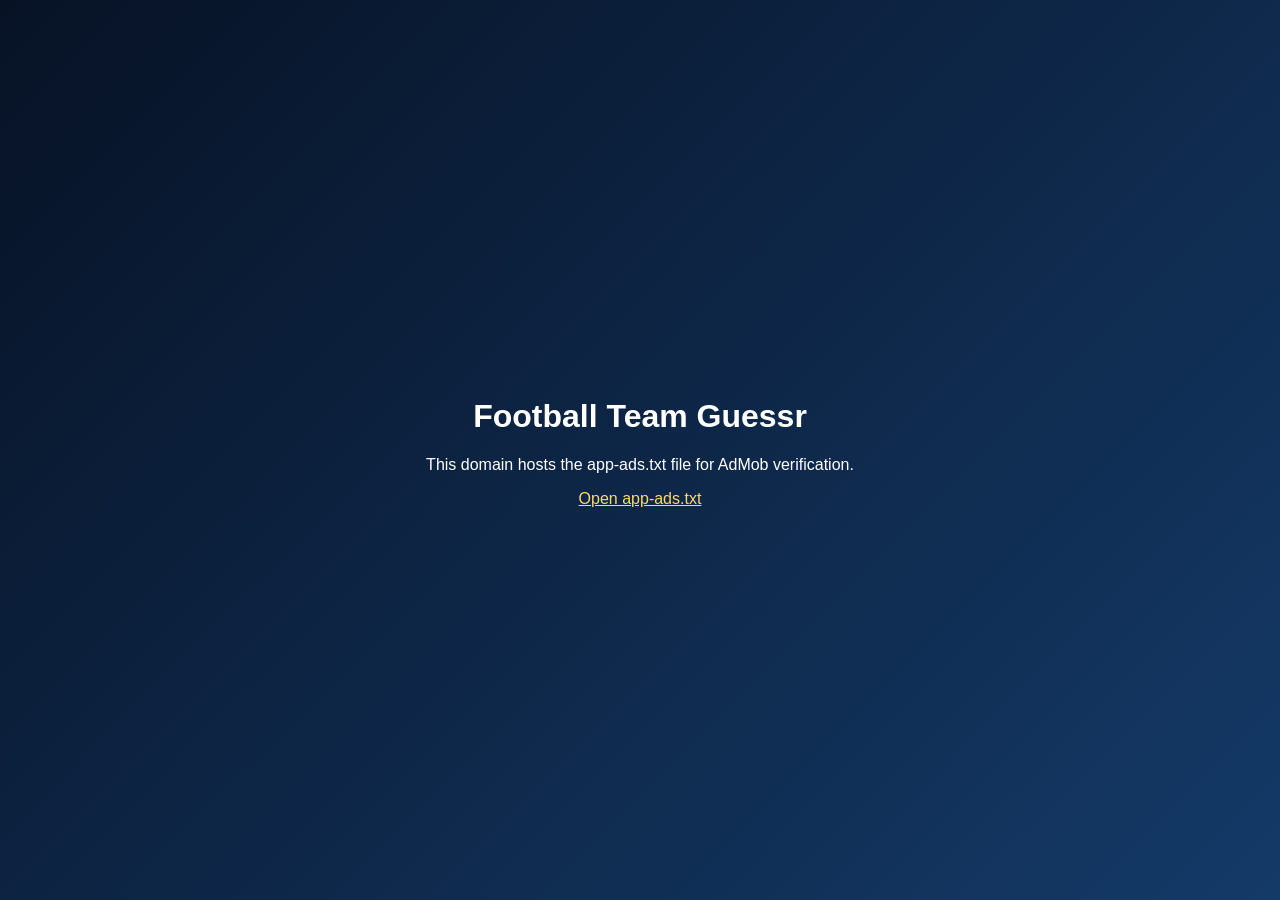
==== index.html @ 7f95e780 "feat: add app-ads verification site" ====
<!doctype html>
<html lang="en">
<head>
  <meta charset="utf-8">
  <meta name="viewport" content="width=device-width, initial-scale=1">
  <title>Football Team Guessr</title>
  <style>
    body {
      margin: 0;
      min-height: 100vh;
      display: grid;
      place-items: center;
      font-family: -apple-system, BlinkMacSystemFont, "Segoe UI", sans-serif;
      background: linear-gradient(135deg, #071225, #143a68);
      color: #fff;
    }

    main {
      text-align: center;
      padding: 32px;
      max-width: 640px;
    }

    a {
      color: #ffd96a;
    }
  </style>
</head>
<body>
  <main>
    <h1>Football Team Guessr</h1>
    <p>This domain hosts the app-ads.txt file for AdMob verification.</p>
    <p><a href="/app-ads.txt">Open app-ads.txt</a></p>
  </main>
</body>
</html>
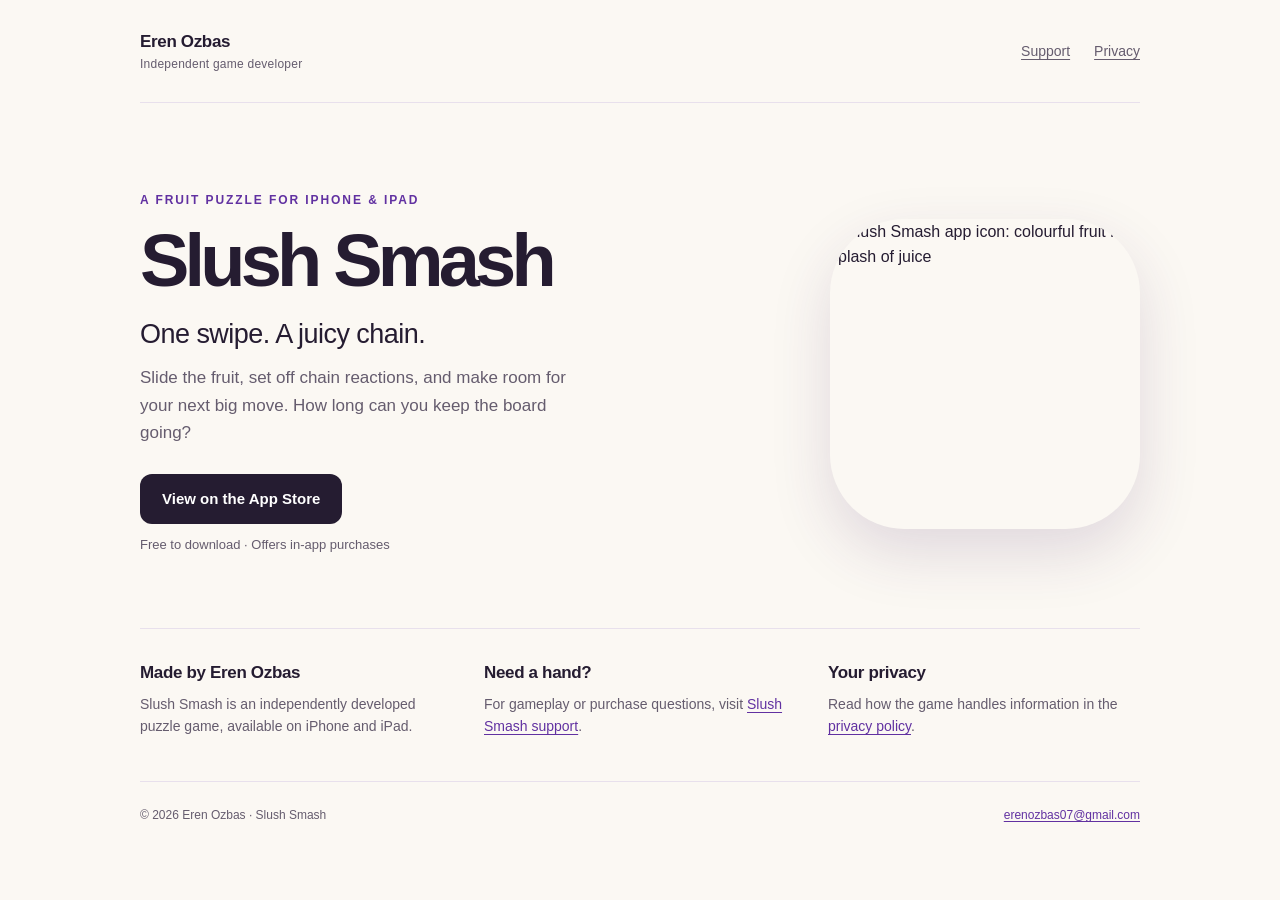
==== commit 74b3502d: "Revise index.html for Slush Smash gameShow Slush Smash on the developer homepage Updated the title a" ====
--- a/index.html
+++ b/index.html
@@ -3,34 +3,93 @@
 <head>
   <meta charset="utf-8">
   <meta name="viewport" content="width=device-width, initial-scale=1">
-  <title>Football Team Guessr</title>
+  <title>Slush Smash | Eren Ozbas</title>
+  <meta name="description" content="Slush Smash is a fruit puzzle for iPhone and iPad by independent developer Eren Ozbas. Find the game, support, and privacy information here.">
+  <link rel="canonical" href="https://wwerenww.github.io/">
+  <link rel="icon" type="image/jpeg" href="https://is1-ssl.mzstatic.com/image/thumb/Purple221/v4/76/89/ad/7689ad9d-04b8-3045-76e5-a029bdd2d38e/AppIcon-0-0-1x_U007emarketing-0-8-0-85-220.png/100x100bb.jpg">
+  <meta name="theme-color" content="#fbf8f3">
   <style>
-    body {
-      margin: 0;
-      min-height: 100vh;
-      display: grid;
-      place-items: center;
-      font-family: -apple-system, BlinkMacSystemFont, "Segoe UI", sans-serif;
-      background: linear-gradient(135deg, #071225, #143a68);
-      color: #fff;
+    :root { color-scheme: light; --ink: #251c31; --muted: #655c6e; --purple: #6131a1; --line: #e8e0ec; }
+    * { box-sizing: border-box; }
+    body { margin: 0; color: var(--ink); background: #fbf8f3; font-family: -apple-system, BlinkMacSystemFont, "Segoe UI", sans-serif; line-height: 1.6; }
+    a { color: var(--purple); text-underline-offset: .2em; }
+    a:focus-visible { outline: 3px solid #9154d4; outline-offset: 5px; border-radius: 4px; }
+    .wrap { width: min(100% - 48px, 1000px); margin-inline: auto; }
+    header { display: flex; align-items: center; justify-content: space-between; gap: 20px; padding-block: 28px; border-bottom: 1px solid var(--line); }
+    .developer { font-size: 17px; font-weight: 700; letter-spacing: -.02em; }
+    .developer span { display: block; color: var(--muted); font-size: 12px; font-weight: 400; letter-spacing: .02em; }
+    nav { display: flex; gap: 24px; font-size: 14px; }
+    nav a { color: var(--muted); }
+    .hero { display: grid; grid-template-columns: minmax(0, 1fr) 310px; gap: 72px; align-items: center; padding-block: 88px 72px; }
+    .eyebrow { margin: 0 0 12px; color: var(--purple); font-size: 12px; font-weight: 700; letter-spacing: .16em; text-transform: uppercase; }
+    h1 { margin: 0 0 18px; font-size: clamp(46px, 7vw, 74px); line-height: 1.02; letter-spacing: -.065em; }
+    .lead { margin: 0 0 12px; font-size: clamp(21px, 3vw, 27px); line-height: 1.35; letter-spacing: -.02em; }
+    .description { max-width: 440px; margin: 0 0 28px; color: var(--muted); font-size: 17px; }
+    .store-link { display: inline-flex; min-height: 50px; align-items: center; padding: 11px 22px; border-radius: 12px; background: var(--ink); color: white; font-size: 15px; font-weight: 600; text-decoration: none; }
+    .store-link:hover { background: var(--purple); }
+    .platforms { margin: 11px 0 0; color: var(--muted); font-size: 13px; }
+    .app-icon { display: block; width: 100%; height: auto; border-radius: 24%; box-shadow: 0 24px 60px #48286526; }
+    .details { display: grid; grid-template-columns: repeat(3, minmax(0, 1fr)); gap: 32px; padding-block: 32px 44px; border-top: 1px solid var(--line); }
+    h2 { margin: 0 0 8px; font-size: 17px; line-height: 1.4; letter-spacing: -.02em; }
+    .details p { margin: 0; color: var(--muted); font-size: 14px; }
+    footer { display: flex; flex-wrap: wrap; justify-content: space-between; gap: 12px 24px; padding-block: 24px 34px; border-top: 1px solid var(--line); color: var(--muted); font-size: 12px; }
+    footer p { margin: 0; }
+    @media (max-width: 700px) {
+      .wrap { width: min(100% - 40px, 480px); }
+      header { padding-block: 22px; }
+      nav { gap: 16px; font-size: 13px; }
+      .hero { grid-template-columns: 1fr; gap: 30px; padding-block: 36px 40px; }
+      .app-icon { grid-row: 1; width: 156px; }
+      h1 { font-size: 54px; }
+      .details { grid-template-columns: 1fr; gap: 26px; padding-block: 28px 34px; }
     }
-
-    main {
-      text-align: center;
-      padding: 32px;
-      max-width: 640px;
-    }
-
-    a {
-      color: #ffd96a;
+    @media (max-width: 360px) {
+      .wrap { width: calc(100% - 32px); }
+      h1 { font-size: 46px; }
+      nav { gap: 12px; }
     }
   </style>
 </head>
 <body>
-  <main>
-    <h1>Football Team Guessr</h1>
-    <p>This domain hosts the app-ads.txt file for AdMob verification.</p>
-    <p><a href="/app-ads.txt">Open app-ads.txt</a></p>
-  </main>
+  <div class="wrap">
+    <header>
+      <div class="developer">Eren Ozbas<span>Independent game developer</span></div>
+      <nav aria-label="Main navigation">
+        <a href="https://wwerenww.github.io/slush-smash-policy/support.html">Support</a>
+        <a href="https://wwerenww.github.io/slush-smash-policy/privacy.html">Privacy</a>
+      </nav>
+    </header>
+    <main>
+      <section class="hero" aria-labelledby="game-title">
+        <div>
+          <p class="eyebrow">A fruit puzzle for iPhone &amp; iPad</p>
+          <h1 id="game-title">Slush Smash</h1>
+          <p class="lead">One swipe. A juicy chain.</p>
+          <p class="description">Slide the fruit, set off chain reactions, and make room for your next big move. How long can you keep the board going?</p>
+          <a class="store-link" href="https://apps.apple.com/app/id6814284431">View on the App Store</a>
+          <p class="platforms">Free to download · Offers in-app purchases</p>
+        </div>
+        <img class="app-icon" src="https://is1-ssl.mzstatic.com/image/thumb/Purple221/v4/76/89/ad/7689ad9d-04b8-3045-76e5-a029bdd2d38e/AppIcon-0-0-1x_U007emarketing-0-8-0-85-220.png/512x512bb.jpg" width="512" height="512" alt="Slush Smash app icon: colourful fruit in a splash of juice">
+      </section>
+      <section class="details" aria-label="Game information and help">
+        <article>
+          <h2>Made by Eren Ozbas</h2>
+          <p>Slush Smash is an independently developed puzzle game, available on iPhone and iPad.</p>
+        </article>
+        <article>
+          <h2>Need a hand?</h2>
+          <p>For gameplay or purchase questions, visit <a href="https://wwerenww.github.io/slush-smash-policy/support.html">Slush Smash support</a>.</p>
+        </article>
+        <article>
+          <h2>Your privacy</h2>
+          <p>Read how the game handles information in the <a href="https://wwerenww.github.io/slush-smash-policy/privacy.html">privacy policy</a>.</p>
+        </article>
+      </section>
+    </main>
+    <footer>
+      <p>© 2026 Eren Ozbas · Slush Smash</p>
+      <p><a href="mailto:erenozbas07@gmail.com">erenozbas07@gmail.com</a></p>
+    </footer>
+  </div>
 </body>
 </html>
